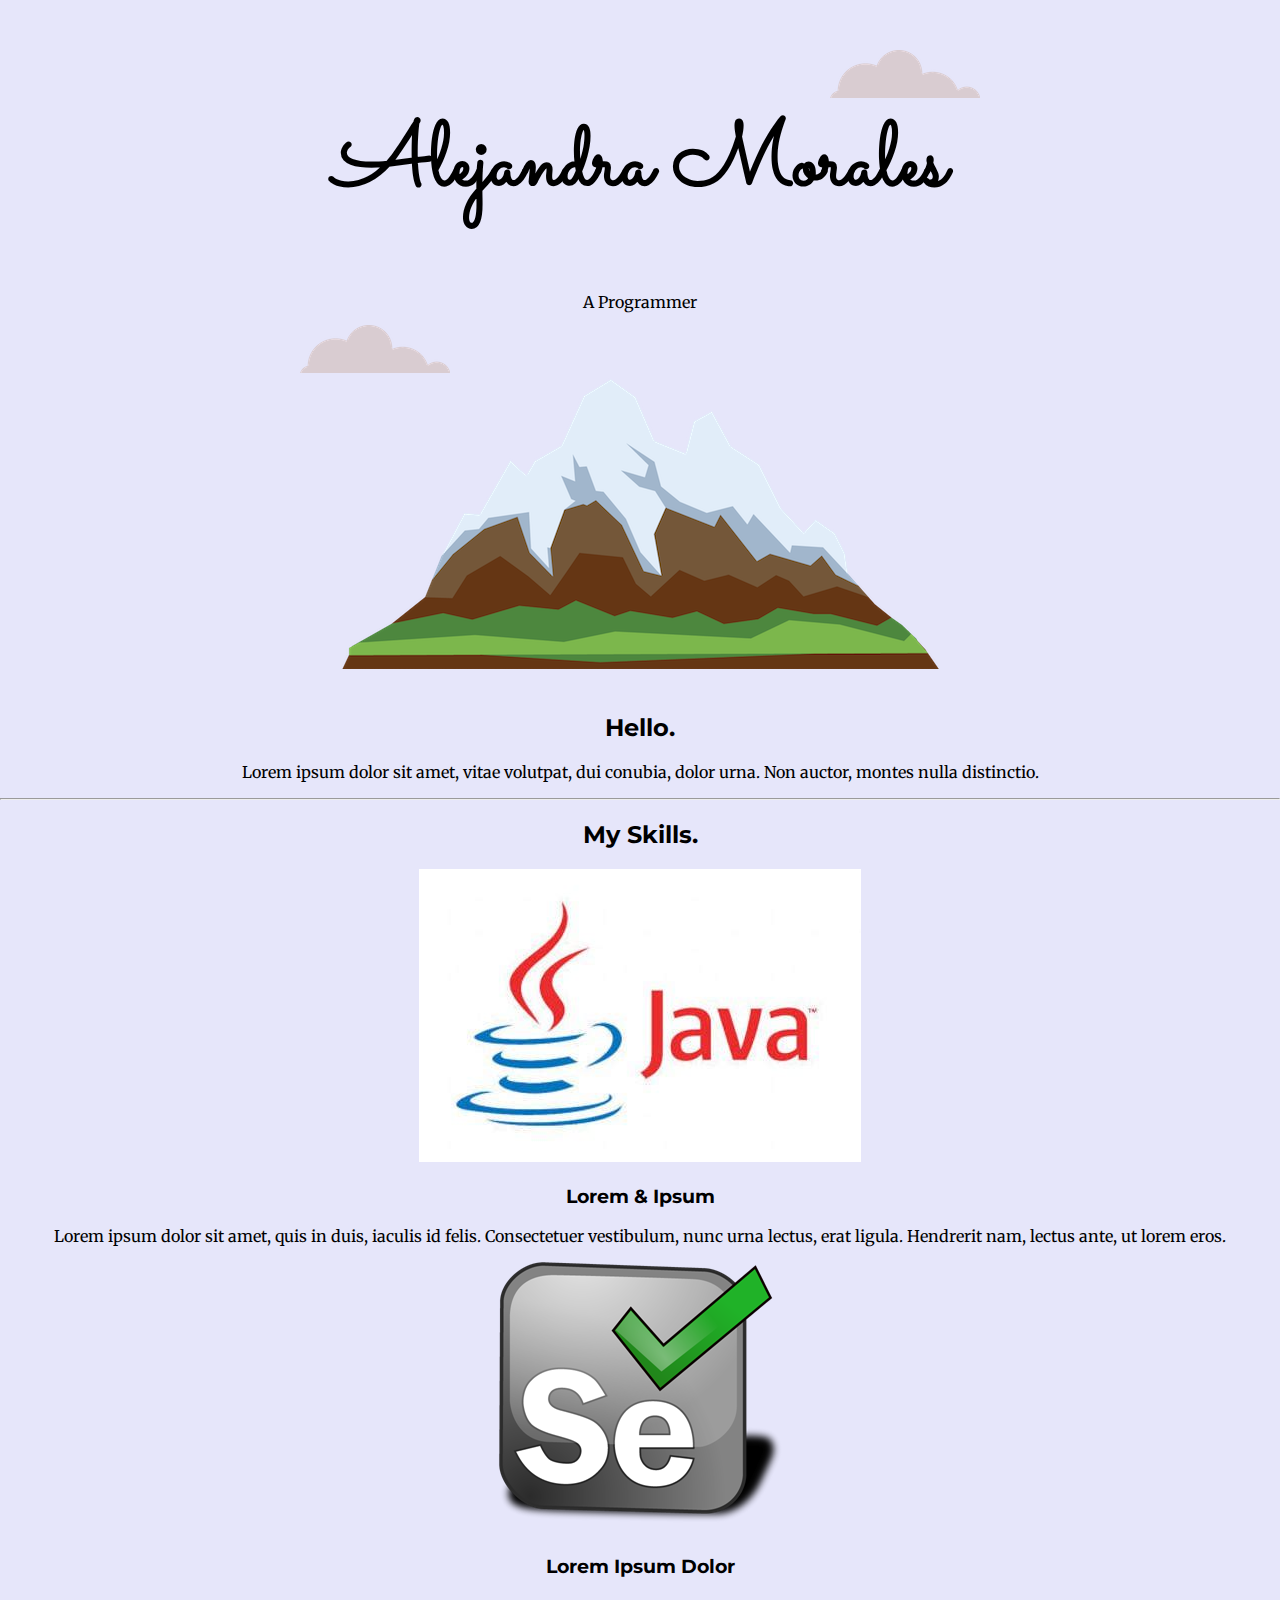
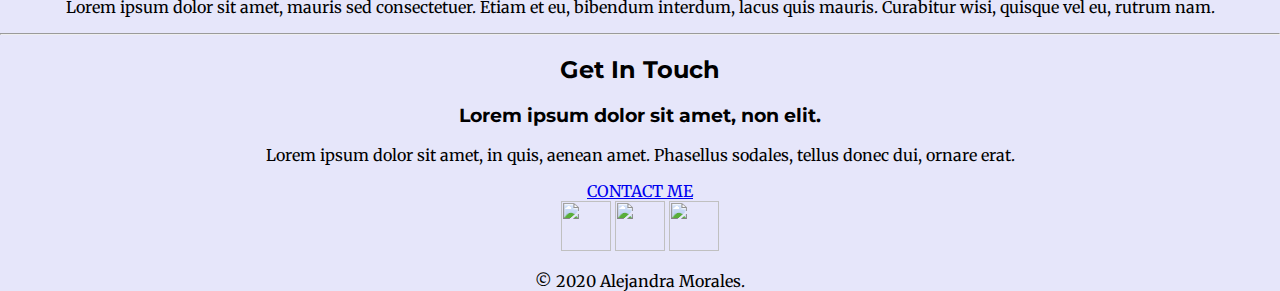
==== index.html @ 74bc966b "style change" ====
<!DOCTYPE html>
<html lang="en">
<head>
    <meta charset="UTF-8">
    <link rel="stylesheet" href="profileStyle.css">
    <link rel="icon" href="images/favicon%20(1).ico">
    <link href="https://fonts.googleapis.com/css?family=Merriweather|Montserrat|Sacramento&display=swap" rel="stylesheet">
    <title>Alejandra Morales</title>
</head>
<body>
<div class="top-container">
    <img class="top-cloud" src="images/cloud.png">
    <h1>Alejandra Morales</h1>
    <div>A Programmer</div>
    <img class="bottom-cloud" src="images/cloud.png">
    <img src="images/mountain.png">
</div>

<div class="middle-container">
    <div class="profile">
        <img src="images/morales.jpg" alt="">
        <h2>Hello.</h2>
        <p>Lorem ipsum dolor sit amet, vitae volutpat, dui conubia, dolor urna. Non auctor, montes nulla distinctio.</p>
    </div>
    <hr>
    <div class="skills">
        <h2>My Skills.</h2>
        <div class="skill-row">
            <img class="" src="images/java.jpeg" alt="">
            <h3>Lorem & Ipsum</h3>
            <p>Lorem ipsum dolor sit amet, quis in duis, iaculis id felis. Consectetuer vestibulum, nunc urna lectus, erat ligula. Hendrerit nam, lectus ante, ut lorem eros.</p>
        </div>
        <div class="skill-row">
            <img class="" src="images/selenium.png" alt="">
            <h3>Lorem Ipsum Dolor</h3>
            <p>Lorem ipsum dolor sit amet, mauris sed consectetuer. Etiam et eu, bibendum interdum, lacus quis mauris. Curabitur wisi, quisque vel eu, rutrum nam.</p>
        </div>
    </div>
    <hr>
    <div class="contact-me">
        <h2>Get In Touch</h2>
        <h3>Lorem ipsum dolor sit amet, non elit.</h3>
        <p>Lorem ipsum dolor sit amet, in quis, aenean amet. Phasellus sodales, tellus donec dui, ornare erat.</p>
        <a class="btn" href="mailto:amorales@1aauto.com">CONTACT ME</a>
    </div>
</div>


<div class="bottom-container">
    <span><a href="https://www.linkedin.com/in/alejandra-morales-7bb736119"><img class="social-icons" src="Images/linkedin.png"></a></span>
    <span ><a href="https://www.facebook.com/MoralesAlejandra"><img class="social-icons" src="Images/face.jpg"></a></span>
    <span ><a href="https://instagram.com/ale.m.strada"><img class="social-icons" src="Images/instagram.jpg"></a></span>
    <p>© 2020 Alejandra Morales.</p>
</div>

</body>
</html>
---- profileStyle.css ----
body {
    margin: 0;
    text-align: center;
    font-family: 'Merriweather', serif;
    background-color: lavender;
}

h1 {
    margin-top: 0;
    font-family: 'Sacramento', cursive;
    font-size: 90px;
}

h2, h3 {
    font-family: 'Montserrat', sans-serif;
}

.top-container {

    position: relative;
    padding-top: 100px;
}

.top-container img {

}

.middle-container {

}

.bottom-container {

}

.top-cloud {
    position: absolute;
    right: 300px;
    top: 50px;
}

.bottom-cloud {
    position: absolute;
    left: 300px;
    bottom: 300px;
}

.social-icons {
    width: 50px;
    height: 50px;
}

.bottom-container p {
    margin-bottom: 0;
}

.profile img {
    height: 200px;
    border-radius: 100px;
}
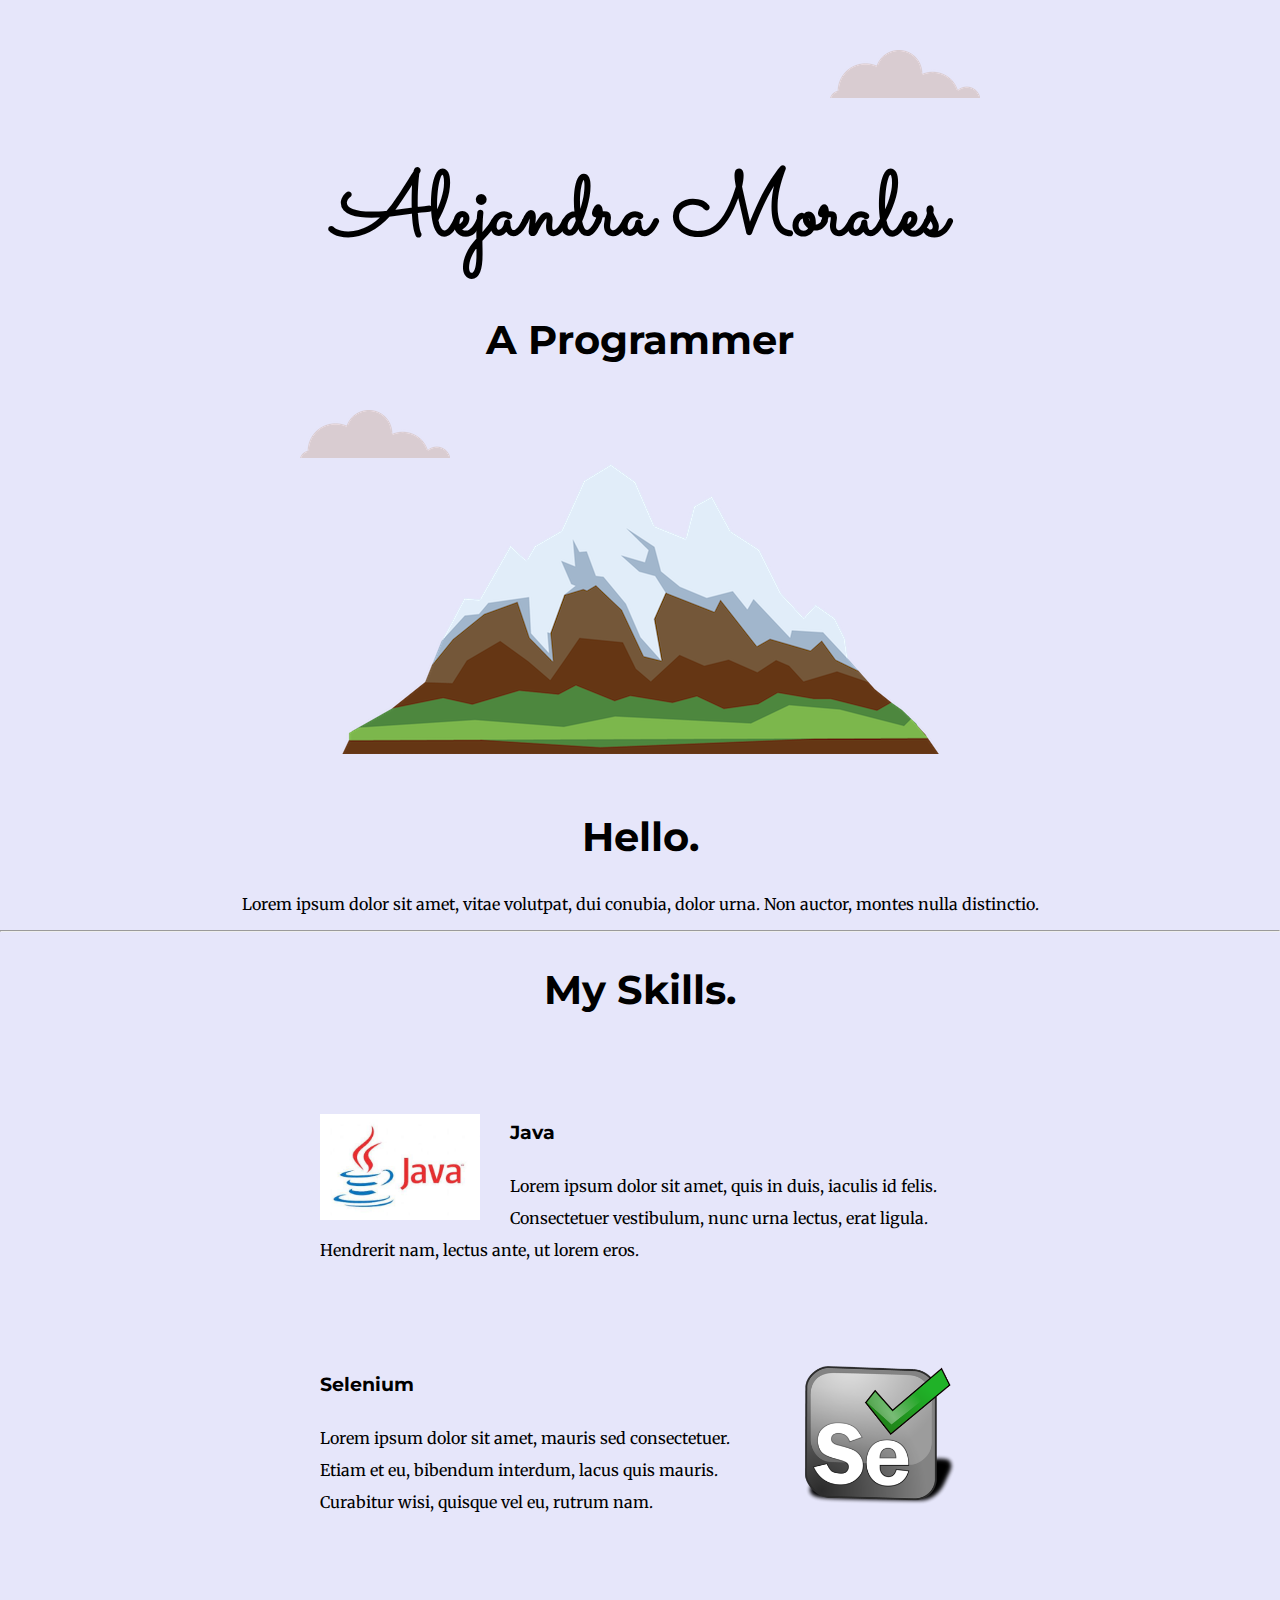
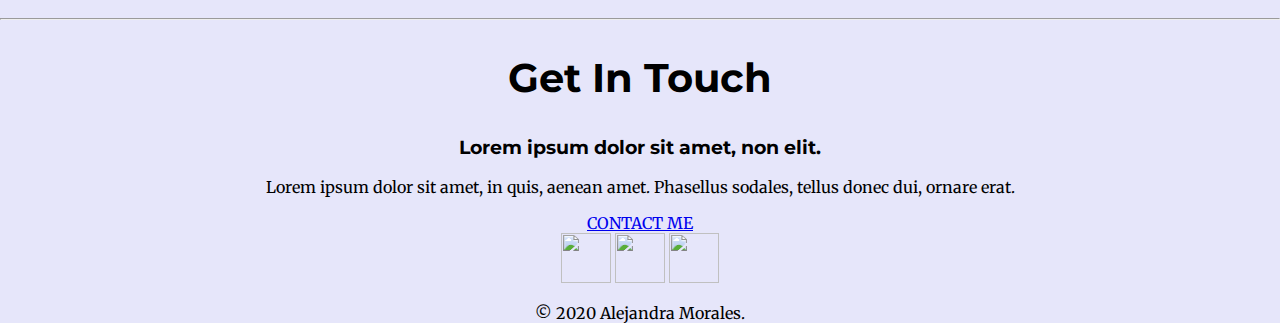
==== commit 64632d15: "style skil container" ====
--- a/index.html
+++ b/index.html
@@ -4,14 +4,15 @@
     <meta charset="UTF-8">
     <link rel="stylesheet" href="profileStyle.css">
     <link rel="icon" href="images/favicon%20(1).ico">
-    <link href="https://fonts.googleapis.com/css?family=Merriweather|Montserrat|Sacramento&display=swap" rel="stylesheet">
+    <link href="https://fonts.googleapis.com/css?family=Merriweather|Montserrat|Sacramento&display=swap"
+          rel="stylesheet">
     <title>Alejandra Morales</title>
 </head>
 <body>
 <div class="top-container">
     <img class="top-cloud" src="images/cloud.png">
     <h1>Alejandra Morales</h1>
-    <div>A Programmer</div>
+    <H2>A Programmer</H2>
     <img class="bottom-cloud" src="images/cloud.png">
     <img src="images/mountain.png">
 </div>
@@ -26,14 +27,16 @@
     <div class="skills">
         <h2>My Skills.</h2>
         <div class="skill-row">
-            <img class="" src="images/java.jpeg" alt="">
-            <h3>Lorem & Ipsum</h3>
-            <p>Lorem ipsum dolor sit amet, quis in duis, iaculis id felis. Consectetuer vestibulum, nunc urna lectus, erat ligula. Hendrerit nam, lectus ante, ut lorem eros.</p>
+            <img class="java" src="images/java.jpeg" alt="">
+            <h3>Java</h3>
+            <p>Lorem ipsum dolor sit amet, quis in duis, iaculis id felis. Consectetuer vestibulum, nunc urna lectus,
+                erat ligula. Hendrerit nam, lectus ante, ut lorem eros.</p>
         </div>
         <div class="skill-row">
-            <img class="" src="images/selenium.png" alt="">
-            <h3>Lorem Ipsum Dolor</h3>
-            <p>Lorem ipsum dolor sit amet, mauris sed consectetuer. Etiam et eu, bibendum interdum, lacus quis mauris. Curabitur wisi, quisque vel eu, rutrum nam.</p>
+            <img class="selenium" src="images/selenium.png" alt="">
+            <h3>Selenium</h3>
+            <p>Lorem ipsum dolor sit amet, mauris sed consectetuer. Etiam et eu, bibendum interdum, lacus quis mauris.
+                Curabitur wisi, quisque vel eu, rutrum nam.</p>
         </div>
     </div>
     <hr>
@@ -47,9 +50,11 @@
 
 
 <div class="bottom-container">
-    <span><a href="https://www.linkedin.com/in/alejandra-morales-7bb736119"><img class="social-icons" src="Images/linkedin.png"></a></span>
-    <span ><a href="https://www.facebook.com/MoralesAlejandra"><img class="social-icons" src="Images/face.jpg"></a></span>
-    <span ><a href="https://instagram.com/ale.m.strada"><img class="social-icons" src="Images/instagram.jpg"></a></span>
+    <span><a href="https://www.linkedin.com/in/alejandra-morales-7bb736119"><img class="social-icons"
+                                                                                 src="Images/linkedin.png"></a></span>
+    <span><a href="https://www.facebook.com/MoralesAlejandra"><img class="social-icons"
+                                                                   src="Images/face.jpg"></a></span>
+    <span><a href="https://instagram.com/ale.m.strada"><img class="social-icons" src="Images/instagram.jpg"></a></span>
     <p>© 2020 Alejandra Morales.</p>
 </div>
 
--- a/profileStyle.css
+++ b/profileStyle.css
@@ -8,7 +8,12 @@
 h1 {
     margin-top: 0;
     font-family: 'Sacramento', cursive;
-    font-size: 90px;
+    font-size: 5.625rem;
+    margin: 50px auto 0 auto;
+}
+
+h2 {
+    font-size: 2.5rem;
 }
 
 h2, h3 {
@@ -25,12 +30,22 @@
 
 }
 
-.middle-container {
-
+.skill-row {
+    width: 50%;
+    margin: 100px auto;
+    text-align: left;
+    line-height: 2;
 }
 
-.bottom-container {
-
+.skill-row .java {
+    width: 25%;
+    float: left;
+    margin-right: 30px;
+}
+.skill-row .selenium{
+    width: 25%;
+    float: right;
+    margin-left: 30px;
 }
 
 .top-cloud {
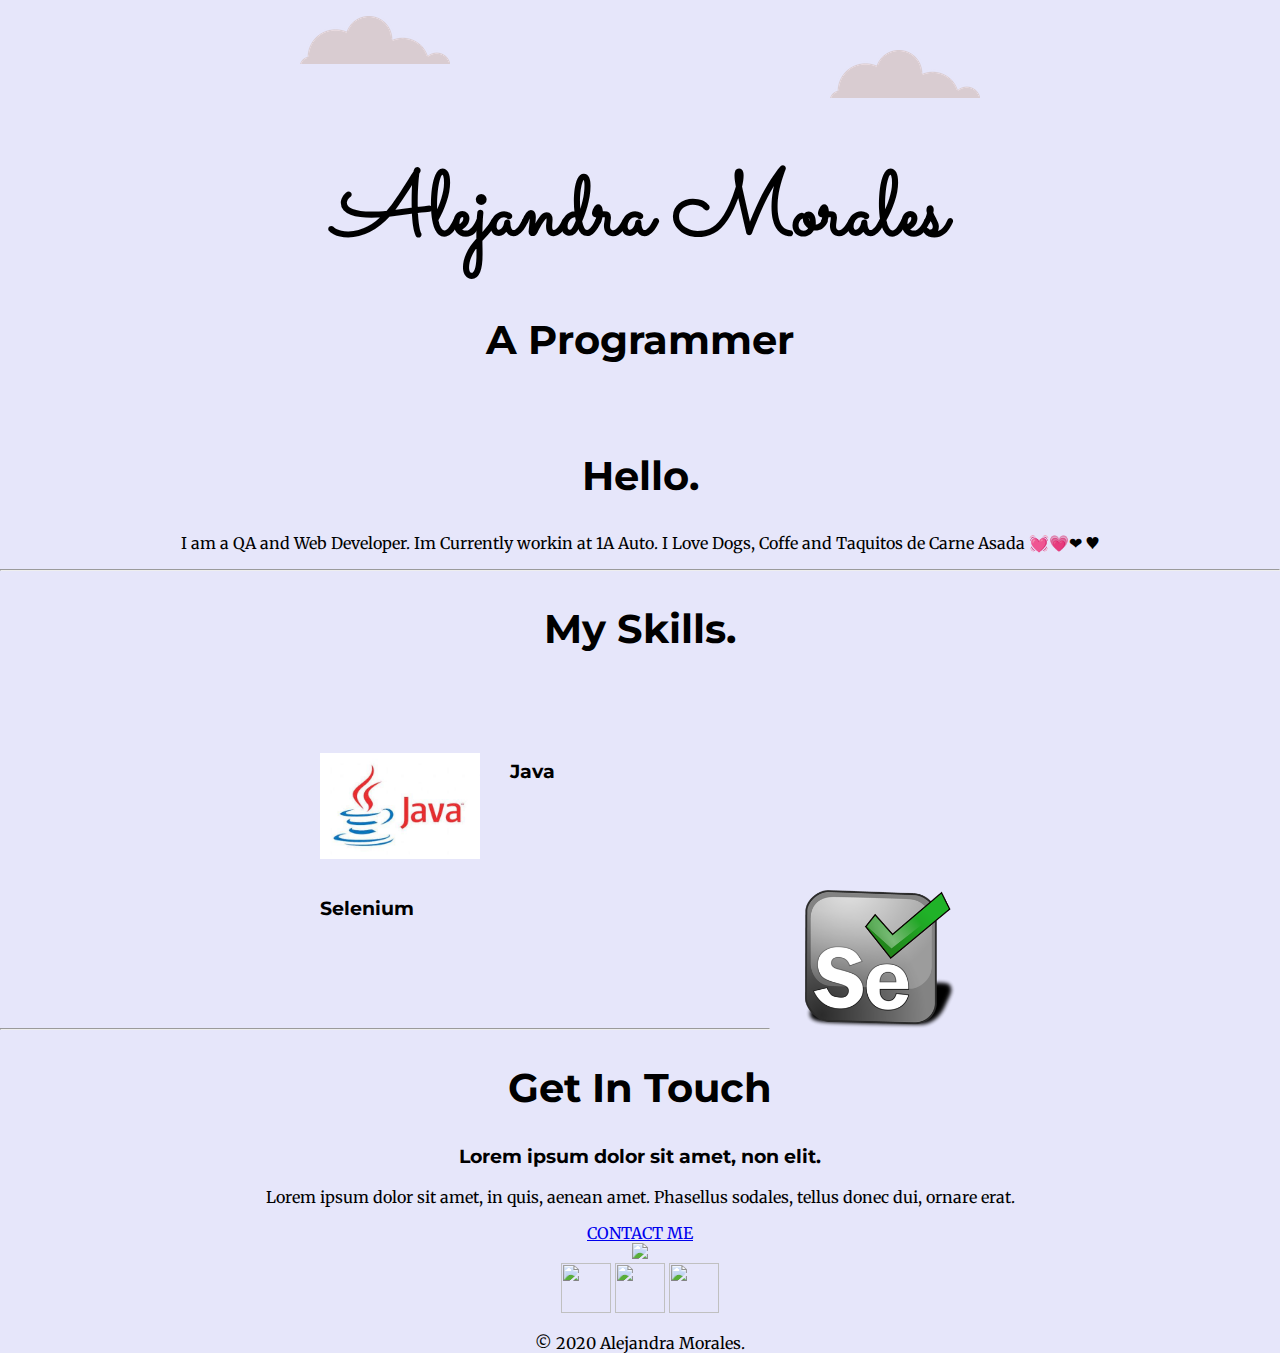
==== commit d88d9cb6: "social icons" ====
--- a/index.html
+++ b/index.html
@@ -14,14 +14,15 @@
     <h1>Alejandra Morales</h1>
     <H2>A Programmer</H2>
     <img class="bottom-cloud" src="images/cloud.png">
-    <img src="images/mountain.png">
+
 </div>
 
 <div class="middle-container">
     <div class="profile">
         <img src="images/morales.jpg" alt="">
         <h2>Hello.</h2>
-        <p>Lorem ipsum dolor sit amet, vitae volutpat, dui conubia, dolor urna. Non auctor, montes nulla distinctio.</p>
+        <p>I am a QA and Web Developer. Im Currently workin at 1A Auto. I Love Dogs, Coffe and Taquitos de Carne Asada
+            💓💗❤ ♥ </p>
     </div>
     <hr>
     <div class="skills">
@@ -29,14 +30,10 @@
         <div class="skill-row">
             <img class="java" src="images/java.jpeg" alt="">
             <h3>Java</h3>
-            <p>Lorem ipsum dolor sit amet, quis in duis, iaculis id felis. Consectetuer vestibulum, nunc urna lectus,
-                erat ligula. Hendrerit nam, lectus ante, ut lorem eros.</p>
         </div>
         <div class="skill-row">
             <img class="selenium" src="images/selenium.png" alt="">
             <h3>Selenium</h3>
-            <p>Lorem ipsum dolor sit amet, mauris sed consectetuer. Etiam et eu, bibendum interdum, lacus quis mauris.
-                Curabitur wisi, quisque vel eu, rutrum nam.</p>
         </div>
     </div>
     <hr>
@@ -46,15 +43,14 @@
         <p>Lorem ipsum dolor sit amet, in quis, aenean amet. Phasellus sodales, tellus donec dui, ornare erat.</p>
         <a class="btn" href="mailto:amorales@1aauto.com">CONTACT ME</a>
     </div>
+    <img src="images/chihuahua.jfif">
 </div>
 
 
 <div class="bottom-container">
-    <span><a href="https://www.linkedin.com/in/alejandra-morales-7bb736119"><img class="social-icons"
-                                                                                 src="Images/linkedin.png"></a></span>
-    <span><a href="https://www.facebook.com/MoralesAlejandra"><img class="social-icons"
-                                                                   src="Images/face.jpg"></a></span>
-    <span><a href="https://instagram.com/ale.m.strada"><img class="social-icons" src="Images/instagram.jpg"></a></span>
+    <span><a href="https://www.linkedin.com/in/alejandra-morales-7bb736119"><img class="social-icons" src="images/linkedin.png"></a></span>
+    <span><a href="https://www.facebook.com/MoralesAlejandra"><img class="social-icons" src="images/face.jpg"></a></span>
+    <span><a href="https://instagram.com/ale.m.strada"><img class="social-icons" src="images/instagram.jpg"></a></span>
     <p>© 2020 Alejandra Morales.</p>
 </div>
 
